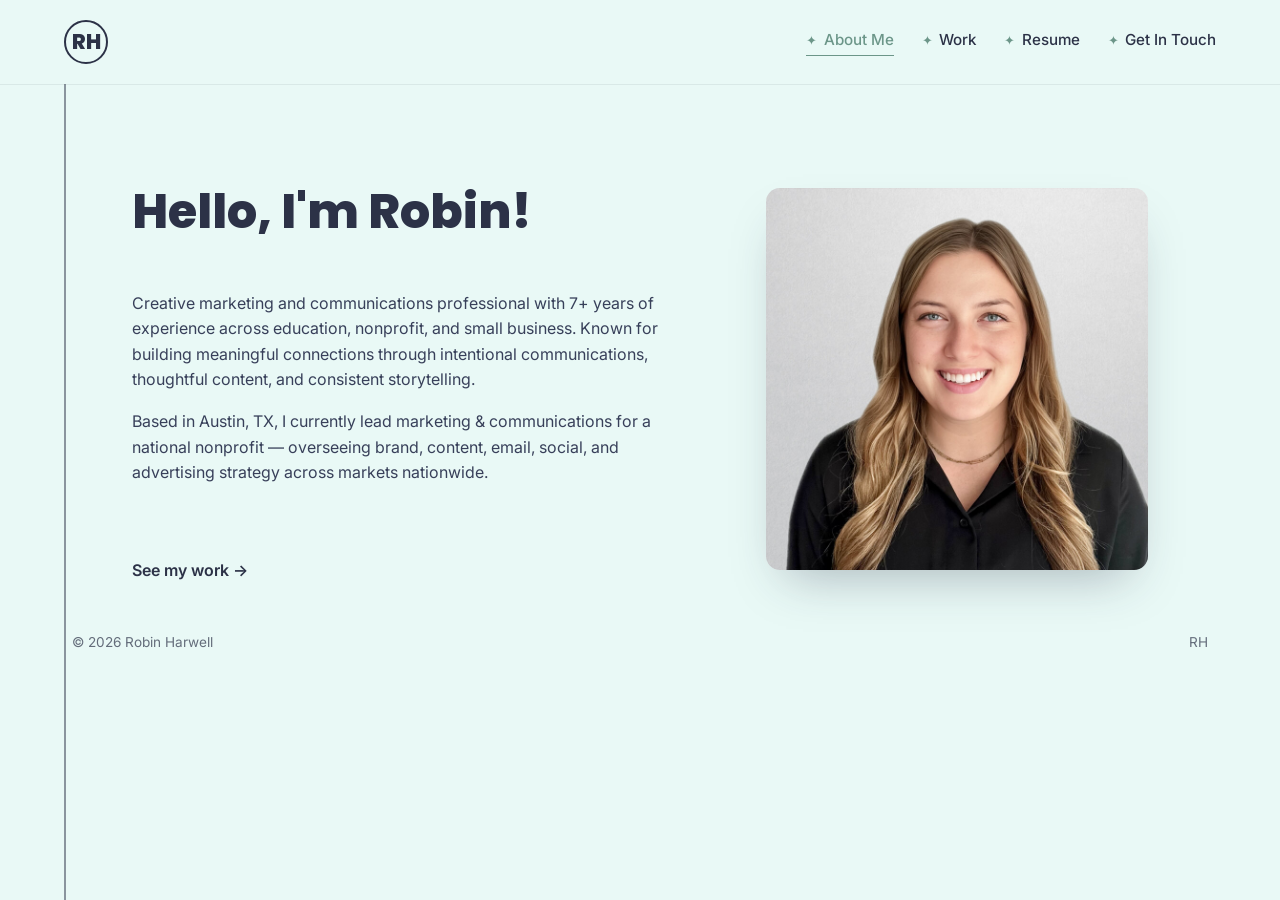
==== about.html @ c7a7369e "Split single-page site into five dedicated pages Break the one-page scrolling layout into index.html" ====
<!DOCTYPE html>
<!-- ABOUT PAGE — see index.html for notes on this site's page structure. -->
<html lang="en">
<head>
<meta charset="UTF-8">
<meta name="viewport" content="width=device-width, initial-scale=1.0">
<title>About — Robin Harwell</title>
<meta name="description" content="About Robin Harwell, a creative marketing and communications professional based in Austin, TX.">
<link rel="icon" href="data:image/svg+xml,<svg xmlns=%22http://www.w3.org/2000/svg%22 viewBox=%220 0 100 100%22><text y=%22.9em%22 font-size=%2290%22>✦</text></svg>">
<link rel="preconnect" href="https://fonts.googleapis.com">
<link rel="preconnect" href="https://fonts.gstatic.com" crossorigin>
<link href="https://fonts.googleapis.com/css2?family=Poppins:wght@600;700;800&family=Inter:wght@400;500;600&display=swap" rel="stylesheet">
<link rel="stylesheet" href="styles.css">
</head>
<body>

<div class="rail" aria-hidden="true"></div>

<header class="site-header">
  <a class="brand" href="index.html">RH</a>
  <button class="nav-toggle" id="navToggle" aria-label="Toggle navigation" aria-expanded="false">
    <span></span><span></span><span></span>
  </button>
  <nav class="site-nav" id="siteNav">
    <a href="about.html"><span class="star">✦</span>About Me</a>
    <a href="work.html"><span class="star">✦</span>Work</a>
    <a href="resume.html"><span class="star">✦</span>Resume</a>
    <a href="contact.html"><span class="star">✦</span>Get In Touch</a>
  </nav>
</header>

<main>

  <!-- ======================= ABOUT ======================= -->
  <!-- EDIT HERE: your bio text and photo -->
  <section class="section about">
    <div class="about-grid">
      <div class="about-copy">
        <h2>Hello, I'm Robin!</h2>
        <p>Creative marketing and communications professional with 7+ years of experience across education, nonprofit, and small business. Known for building meaningful connections through intentional communications, thoughtful content, and consistent storytelling.</p>
        <p>Based in Austin, TX, I currently lead marketing &amp; communications for a national nonprofit — overseeing brand, content, email, social, and advertising strategy across markets nationwide.</p>
        <a class="page-next" href="work.html">See my work →</a>
      </div>
      <div class="about-photo">
        <!-- To swap your photo: replace assets/img/headshot.jpg with a new
             image of the same filename, or upload a new file and change
             the "src" below to match its filename. -->
        <img src="assets/img/headshot.jpg" alt="Portrait of Robin Harwell" width="800" height="800" loading="lazy">
      </div>
    </div>
  </section>

</main>

<footer class="site-footer">
  <span>© <span id="year"></span> Robin Harwell</span>
  <a href="index.html">RH</a>
</footer>

<script src="script.js"></script>
</body>
</html>
---- styles.css ----
/* ==========================================================
   COLORS — change a value here to re-theme the whole site.
   ========================================================== */
:root {
  --bg: #e9f9f6;        /* page background (mint) */
  --bg-alt: #ddf3ef;    /* unused accent background */
  --navy: #2c3247;      /* headings, buttons, dark text */
  --sage: #86ac9f;      /* accent green (name highlight, "Touch") */
  --sage-dark: #6c9689; /* accent green, hover states, stars */
  --ink: #38405a;       /* body text */
  --line: #2c3247;      /* the vertical rail line */
  --white: #ffffff;
  --radius: 14px;
  --max: 1160px;        /* max content width */
  --font-head: 'Poppins', sans-serif;
  --font-body: 'Inter', sans-serif;
}

* { box-sizing: border-box; }

html { scroll-behavior: smooth; }

body {
  margin: 0;
  background: var(--bg);
  color: var(--ink);
  font-family: var(--font-body);
  line-height: 1.6;
  -webkit-font-smoothing: antialiased;
}

/* height: auto is required here — without it, the width/height
   attributes on <img> tags (added so the browser can reserve layout
   space before an image loads) get applied as literal fixed pixel
   sizes instead of scaling with the image's width. */
img { max-width: 100%; height: auto; display: block; }

a { color: inherit; text-decoration: none; }

.star { color: var(--sage-dark); margin-right: .5em; font-size: .85em; }

/* Rail */
.rail {
  position: fixed;
  top: 0;
  bottom: 0;
  left: clamp(16px, 5vw, 64px);
  width: 2px;
  background: var(--navy);
  opacity: .5;
  z-index: 1;
}

/* Header / Nav */
/* Solid background (not translucent) so content scrolling underneath
   never shows through — translucent + blur is unreliable on mobile
   browsers and looked like a visual glitch. */
.site-header {
  position: sticky;
  top: 0;
  z-index: 50;
  display: flex;
  align-items: center;
  justify-content: space-between;
  padding: 20px clamp(16px, 5vw, 64px);
  background: var(--bg);
  box-shadow: 0 1px 0 rgba(44, 50, 71, .08);
}

.brand {
  font-family: var(--font-head);
  font-weight: 800;
  font-size: 1.3rem;
  color: var(--navy);
  border: 2px solid var(--navy);
  border-radius: 50%;
  width: 44px;
  height: 44px;
  display: flex;
  align-items: center;
  justify-content: center;
}

.site-nav {
  display: flex;
  gap: 28px;
  font-weight: 500;
  font-size: .95rem;
}

.site-nav a {
  color: var(--navy);
  border-bottom: 1px solid transparent;
  padding-bottom: 2px;
  transition: border-color .2s, color .2s;
  white-space: nowrap;
}

.site-nav a:hover,
.site-nav a.active {
  border-color: var(--sage-dark);
  color: var(--sage-dark);
}

.nav-toggle {
  display: none;
  flex-direction: column;
  justify-content: center;
  gap: 5px;
  width: 40px;
  height: 40px;
  background: none;
  border: none;
  cursor: pointer;
}

.nav-toggle span {
  display: block;
  height: 2px;
  width: 100%;
  background: var(--navy);
}

/* Sections */
.section {
  max-width: var(--max);
  margin: 0 auto;
  padding: 90px clamp(20px, 6vw, 72px) 20px;
  position: relative;
  z-index: 2;
}

.section-title {
  font-family: var(--font-head);
  font-weight: 800;
  font-size: clamp(2rem, 4vw, 2.6rem);
  color: var(--navy);
  margin-bottom: 8px;
}

.section-sub {
  color: var(--ink);
  opacity: .8;
  max-width: 640px;
  margin-bottom: 48px;
}

/* A title + action (e.g. a "Download PDF" button) side by side on one row. */
.section-headrow {
  display: flex;
  justify-content: space-between;
  align-items: center;
  gap: 24px;
  flex-wrap: wrap;
  margin-bottom: 8px;
}
.section-headrow .section-title { margin-bottom: 0; }

/* A "Next: ... →" link at the bottom of a page, pointing to the next
   page in the site's About → Work → Resume → Contact flow. */
.page-next {
  display: inline-block;
  margin-top: 56px;
  font-weight: 600;
  color: var(--navy);
  border-bottom: 1px solid transparent;
  transition: color .2s, border-color .2s;
}
.page-next:hover { color: var(--sage-dark); border-color: var(--sage-dark); }

/* Home page: link cards to the other pages */
.link-card-grid {
  display: grid;
  grid-template-columns: 1fr 1fr;
  gap: 24px;
}

.link-card {
  display: flex;
  flex-direction: column;
  gap: 8px;
  padding: 28px;
  background: var(--white);
  border: 1px solid rgba(44, 50, 71, .12);
  border-radius: var(--radius);
  transition: transform .2s, box-shadow .2s;
}
.link-card:hover {
  transform: translateY(-4px);
  box-shadow: 0 20px 40px -24px rgba(44, 50, 71, .35);
}

.link-card-title {
  font-family: var(--font-head);
  font-weight: 700;
  color: var(--navy);
  font-size: 1.2rem;
}

.link-card-desc {
  color: var(--ink);
  opacity: .8;
  font-size: .95rem;
}

.link-card-arrow {
  color: var(--sage-dark);
  font-weight: 600;
  margin-top: 8px;
}

/* Hero */
.hero {
  min-height: 88vh;
  display: flex;
  align-items: center;
  padding-top: 40px;
}

.hero-name {
  font-family: var(--font-head);
  font-weight: 800;
  line-height: .98;
  margin: 0 0 20px;
  font-size: clamp(3rem, 9vw, 6.5rem);
}

.hero-name .line { display: block; }
.line.dark { color: var(--navy); }
.line.accent { color: var(--sage); }

.hero-tag {
  font-size: clamp(1.1rem, 2vw, 1.4rem);
  color: var(--ink);
  margin-bottom: 32px;
}

.hero-cta { display: flex; gap: 16px; flex-wrap: wrap; }

.btn {
  display: inline-block;
  padding: 14px 28px;
  border-radius: 999px;
  font-weight: 600;
  font-size: .95rem;
  transition: transform .2s, background .2s, color .2s;
}

.btn-primary {
  background: var(--navy);
  color: var(--white);
}
.btn-primary:hover { background: var(--sage-dark); transform: translateY(-2px); }

.btn-ghost {
  border: 2px solid var(--navy);
  color: var(--navy);
}
.btn-ghost:hover { background: var(--navy); color: var(--white); transform: translateY(-2px); }

/* About */
.about-grid {
  display: grid;
  grid-template-columns: 1.2fr .8fr;
  gap: 60px;
  align-items: center;
}

.about-copy h2 {
  font-family: var(--font-head);
  font-weight: 800;
  color: var(--navy);
  font-size: clamp(2.2rem, 4vw, 3rem);
  margin-top: 0;
}

.about-copy p { max-width: 560px; }

.about-photo img {
  border-radius: var(--radius);
  aspect-ratio: 1 / 1;
  object-fit: cover;
  box-shadow: 0 24px 48px -20px rgba(44, 50, 71, .35);
}

/* Work / Projects */
.project {
  display: grid;
  grid-template-columns: 1fr 1fr;
  gap: 56px;
  align-items: center;
  margin-bottom: 72px;
}

/* A divider line between projects (not above the first one). Targets
   any project that follows another, so it keeps working automatically
   if a project is added, removed, or reordered. */
.project + .project {
  padding-top: 56px;
  border-top: 1px solid rgba(44, 50, 71, .18);
}

.project-eyebrow {
  display: inline-block;
  font-weight: 600;
  color: var(--sage-dark);
  letter-spacing: .08em;
  text-transform: uppercase;
  font-size: .75rem;
  margin-bottom: 10px;
}

.project-copy h3 {
  font-family: var(--font-head);
  font-weight: 700;
  color: var(--navy);
  font-size: clamp(1.6rem, 3vw, 2.2rem);
  margin: 0 0 14px;
}

.project-copy p { max-width: 480px; }

.stat-list {
  list-style: none;
  padding: 0;
  margin: 20px 0 0;
  display: flex;
  flex-direction: column;
  gap: 8px;
  font-weight: 500;
  color: var(--navy);
}

/* Project images: deliberately simple so ANY photo or screenshot you
   drop in — any size, any shape — looks right without extra tweaking. */
.project-media {
  display: flex;
  justify-content: center;
  align-items: center;
}

.project-media img {
  width: 100%;
  max-width: 480px;
  border-radius: var(--radius);
  box-shadow: 0 24px 48px -20px rgba(44, 50, 71, .35);
}

/* Use on a project-media that holds a tall/narrow image (e.g. a phone
   screenshot) so it doesn't stretch too wide. */
.project-media--narrow img { max-width: 260px; }

/* Use on a project-media with two images to show them side by side. */
.project-media--pair {
  display: grid;
  grid-template-columns: 1fr 1fr;
  gap: 20px;
  max-width: 560px;
  width: 100%;
}
.project-media--pair img { max-width: 100%; }

/* Use on a project-media that stacks one big image above a
   project-media--pair of two smaller ones. */
.project-media--stack {
  flex-direction: column;
  gap: 20px;
  max-width: 560px;
  width: 100%;
}
.project-media--stack > img { max-width: 100%; }

/* Experience */
.timeline { display: flex; flex-direction: column; gap: 44px; }

.timeline-item {
  display: grid;
  grid-template-columns: 180px 1fr;
  gap: 32px;
}

.timeline-date {
  font-weight: 600;
  color: var(--sage-dark);
  font-size: .95rem;
  padding-top: 4px;
}

.timeline-body h3 {
  font-family: var(--font-head);
  font-weight: 700;
  color: var(--navy);
  margin: 0 0 2px;
  font-size: 1.3rem;
}

.timeline-org {
  font-weight: 500;
  color: var(--ink);
  margin: 0 0 14px;
  opacity: .8;
}

.timeline-body ul {
  margin: 0;
  padding-left: 20px;
  display: flex;
  flex-direction: column;
  gap: 8px;
}

.subsection {
  margin-top: 60px;
  padding-top: 32px;
  border-top: 1px solid rgba(44, 50, 71, .2);
}

.subsection h3 {
  font-family: var(--font-head);
  color: var(--navy);
  margin-bottom: 8px;
}

/* Skills */
.skill-chips {
  list-style: none;
  padding: 0;
  margin: 0;
  display: flex;
  flex-wrap: wrap;
  gap: 12px;
}

.skill-chips li {
  background: var(--white);
  border: 1px solid rgba(44, 50, 71, .15);
  color: var(--navy);
  padding: 10px 20px;
  border-radius: 999px;
  font-weight: 500;
  font-size: .95rem;
}

/* Contact */
.contact { padding-bottom: 140px; }

/* Home page's last section needs its own bottom padding since there's
   nothing else below it before the footer. */
.home-links { padding-bottom: 120px; }

.contact-title { margin-bottom: 50px; }

.contact-grid {
  display: grid;
  grid-template-columns: 1fr 1fr;
  gap: 24px 60px;
  max-width: 640px;
}

.contact-item {
  font-size: 1.15rem;
  font-weight: 500;
  color: var(--navy);
  border-bottom: 1px solid transparent;
  width: fit-content;
  transition: color .2s, border-color .2s;
}

.contact-item:hover { color: var(--sage-dark); border-color: var(--sage-dark); }

/* Footer */
.site-footer {
  display: flex;
  justify-content: space-between;
  align-items: center;
  padding: 28px clamp(20px, 6vw, 72px) 40px;
  color: var(--navy);
  opacity: .7;
  font-size: .85rem;
  position: relative;
  z-index: 2;
}

/* ==========================================================
   RESPONSIVE — tablet and phone layouts.
   ========================================================== */

/* Tablet: two-column layouts collapse to one column, nav still visible. */
@media (max-width: 900px) {
  .site-nav { gap: 18px; font-size: .9rem; }
  .section { padding-top: 72px; }

  .about-grid { grid-template-columns: 1fr; }
  .about-photo { order: -1; max-width: 320px; margin: 0 auto; }

  .project {
    grid-template-columns: 1fr;
    gap: 28px;
    margin-bottom: 48px;
  }
  .project + .project { padding-top: 40px; }
  .project-media img,
  .project-media--narrow img { max-width: 420px; margin: 0 auto; }
  .project-media--pair,
  .project-media--stack { max-width: 480px; margin: 0 auto; }

  .timeline-item { grid-template-columns: 1fr; gap: 6px; }

  .contact-grid { grid-template-columns: 1fr; }
  .link-card-grid { grid-template-columns: 1fr; }
}

/* Phone: stacked nav menu behind a hamburger button. */
@media (max-width: 720px) {
  .site-header { padding: 16px 20px; }

  .site-nav {
    position: fixed;
    top: 76px;
    left: 0;
    right: 0;
    background: var(--bg);
    flex-direction: column;
    gap: 0;
    padding: 12px 20px 24px;
    transform: translateY(-120%);
    opacity: 0;
    transition: transform .25s ease, opacity .25s ease;
    border-bottom: 1px solid rgba(44, 50, 71, .12);
  }
  .site-nav.open { transform: translateY(0); opacity: 1; }
  .site-nav a { padding: 14px 0; border-bottom: 1px solid rgba(44, 50, 71, .08); font-size: 1rem; }
  .nav-toggle { display: flex; }

  .rail { left: 12px; }

  .section { padding: 56px 20px 8px; }
  .hero { min-height: auto; padding-top: 48px; padding-bottom: 48px; }
  .hero-cta { flex-direction: column; align-items: stretch; }
  .hero-cta .btn { text-align: center; }

  .project-media img,
  .project-media--narrow img { max-width: 100%; }
  .project-media--pair { grid-template-columns: 1fr; max-width: 320px; }
  .project-media--stack { max-width: 320px; }

  .contact { padding-bottom: 90px; }
  .home-links { padding-bottom: 80px; }

  .site-footer { flex-direction: column; gap: 8px; text-align: center; padding: 24px 20px 32px; }
}

/* Very small phones: tighten type scale a touch more. */
@media (max-width: 380px) {
  .hero-name { font-size: clamp(2.6rem, 14vw, 3.4rem); }
  .section-title { font-size: 1.7rem; }
}
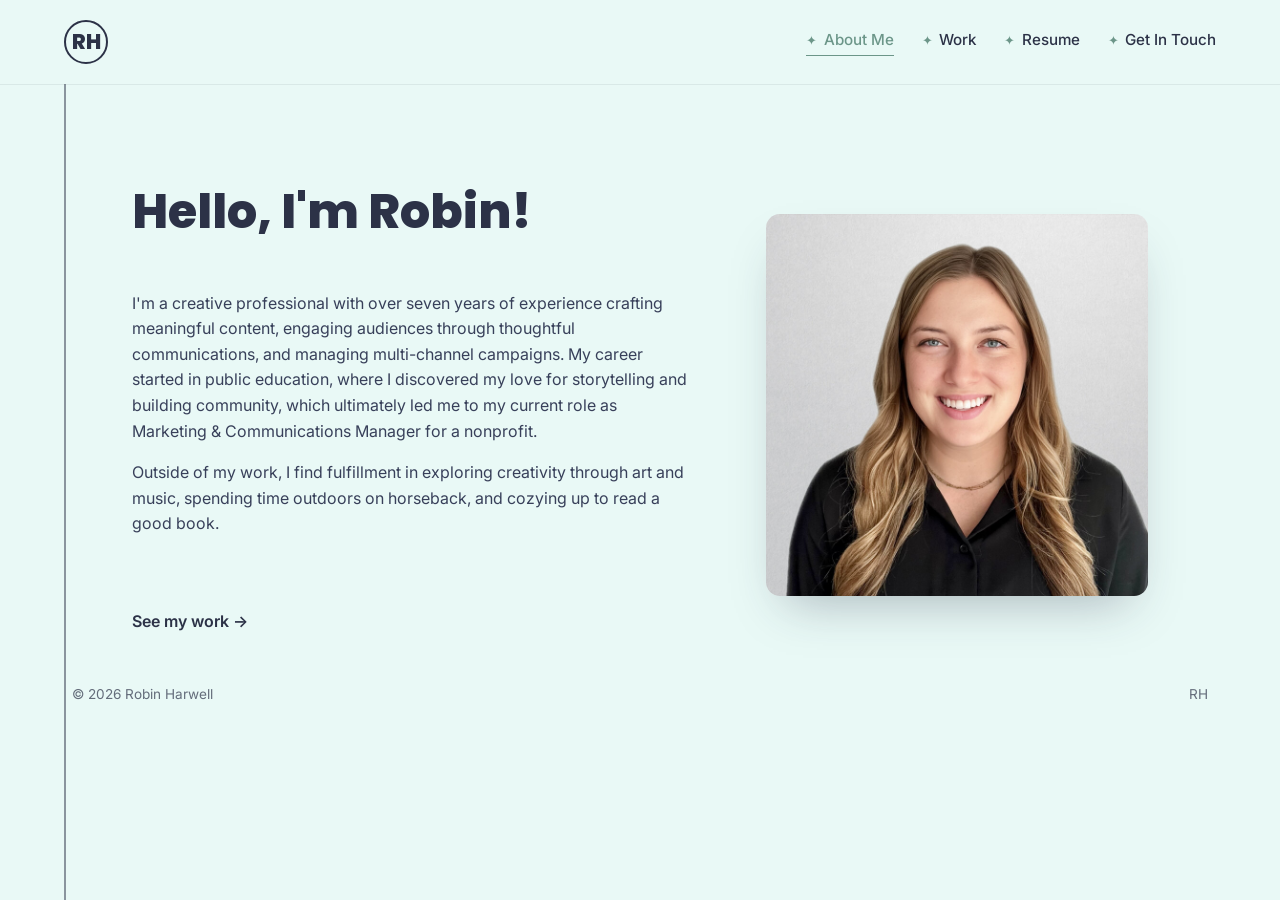
==== commit b476a868: "Update site content from latest resume Pull the latest resume content (via the shared Canva design) " ====
--- a/about.html
+++ b/about.html
@@ -37,8 +37,8 @@
     <div class="about-grid">
       <div class="about-copy">
         <h2>Hello, I'm Robin!</h2>
-        <p>Creative marketing and communications professional with 7+ years of experience across education, nonprofit, and small business. Known for building meaningful connections through intentional communications, thoughtful content, and consistent storytelling.</p>
-        <p>Based in Austin, TX, I currently lead marketing &amp; communications for a national nonprofit — overseeing brand, content, email, social, and advertising strategy across markets nationwide.</p>
+        <p>I'm a creative professional with over seven years of experience crafting meaningful content, engaging audiences through thoughtful communications, and managing multi-channel campaigns. My career started in public education, where I discovered my love for storytelling and building community, which ultimately led me to my current role as Marketing &amp; Communications Manager for a nonprofit.</p>
+        <p>Outside of my work, I find fulfillment in exploring creativity through art and music, spending time outdoors on horseback, and cozying up to read a good book.</p>
         <a class="page-next" href="work.html">See my work →</a>
       </div>
       <div class="about-photo">
--- a/styles.css
+++ b/styles.css
@@ -415,11 +415,18 @@
   border-top: 1px solid rgba(44, 50, 71, .2);
 }
 
-.subsection h3 {
+/* Direct-child selector — a subsection can now contain a nested .timeline
+   (e.g. "Additional Experience"), and this must only style the subsection's
+   own heading, not the job-title headings inside that nested timeline. */
+.subsection > h3 {
   font-family: var(--font-head);
   color: var(--navy);
   margin-bottom: 8px;
 }
+
+/* A nested timeline inside a subsection (e.g. "Additional Experience")
+   needs space below its own heading before the first job. */
+.subsection .timeline { margin-top: 24px; }
 
 /* Skills */
 .skill-chips {
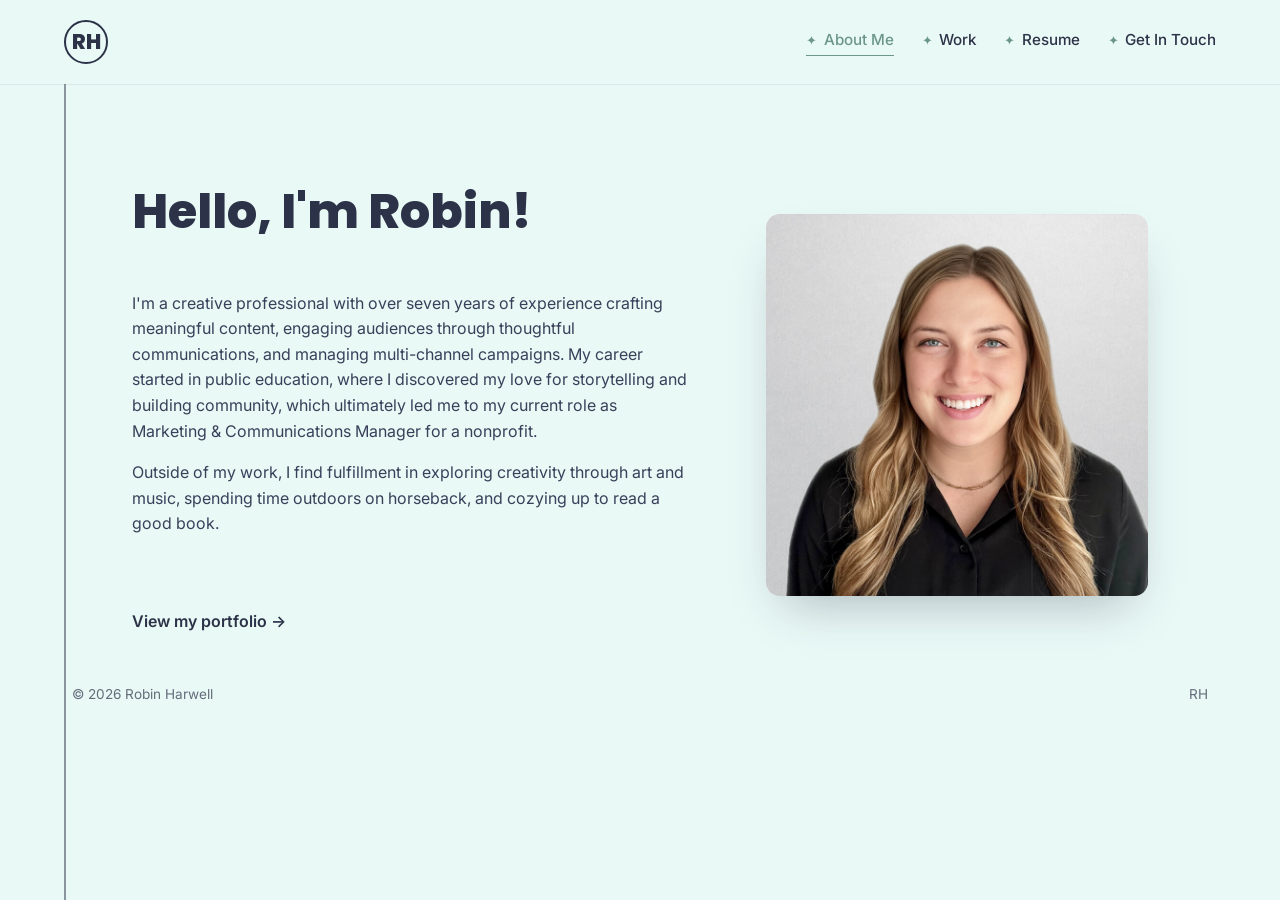
==== commit 12687f81: "Rename "View My Work"/"See my work" to "View My Portfolio" Updates the Home hero button and the Abou" ====
--- a/about.html
+++ b/about.html
@@ -39,7 +39,7 @@
         <h2>Hello, I'm Robin!</h2>
         <p>I'm a creative professional with over seven years of experience crafting meaningful content, engaging audiences through thoughtful communications, and managing multi-channel campaigns. My career started in public education, where I discovered my love for storytelling and building community, which ultimately led me to my current role as Marketing &amp; Communications Manager for a nonprofit.</p>
         <p>Outside of my work, I find fulfillment in exploring creativity through art and music, spending time outdoors on horseback, and cozying up to read a good book.</p>
-        <a class="page-next" href="work.html">See my work →</a>
+        <a class="page-next" href="work.html">View my portfolio →</a>
       </div>
       <div class="about-photo">
         <!-- To swap your photo: replace assets/img/headshot.jpg with a new
--- a/styles.css
+++ b/styles.css
@@ -168,45 +168,18 @@
 }
 .page-next:hover { color: var(--sage-dark); border-color: var(--sage-dark); }
 
-/* Home page: link cards to the other pages */
+/* Home page: button-style links to the other pages (same look as the
+   hero's "View My Portfolio" / "Download Resume" buttons). */
 .link-card-grid {
   display: grid;
   grid-template-columns: 1fr 1fr;
-  gap: 24px;
-}
-
-.link-card {
-  display: flex;
-  flex-direction: column;
-  gap: 8px;
-  padding: 28px;
-  background: var(--white);
-  border: 1px solid rgba(44, 50, 71, .12);
-  border-radius: var(--radius);
-  transition: transform .2s, box-shadow .2s;
-}
-.link-card:hover {
-  transform: translateY(-4px);
-  box-shadow: 0 20px 40px -24px rgba(44, 50, 71, .35);
-}
-
-.link-card-title {
-  font-family: var(--font-head);
-  font-weight: 700;
-  color: var(--navy);
-  font-size: 1.2rem;
-}
-
-.link-card-desc {
-  color: var(--ink);
-  opacity: .8;
-  font-size: .95rem;
-}
-
-.link-card-arrow {
-  color: var(--sage-dark);
-  font-weight: 600;
-  margin-top: 8px;
+  gap: 20px;
+}
+
+.link-btn {
+  text-align: center;
+  padding: 20px 28px;
+  font-size: 1.05rem;
 }
 
 /* Hero */
@@ -284,6 +257,10 @@
 }
 
 /* Work / Projects */
+/* This page has no .section-sub subtitle under the heading, so give the
+   title its own breathing room before the first project. */
+.work .section-title { margin-bottom: 48px; }
+
 .project {
   display: grid;
   grid-template-columns: 1fr 1fr;
@@ -429,6 +406,20 @@
 .subsection .timeline { margin-top: 24px; }
 
 /* Skills */
+/* Each labeled group of skill chips (e.g. "Content & Creative"). */
+.skill-group { margin-top: 24px; }
+.skill-group:first-of-type { margin-top: 20px; }
+
+.skill-group-title {
+  font-family: var(--font-head);
+  font-weight: 700;
+  color: var(--sage-dark);
+  text-transform: uppercase;
+  letter-spacing: .06em;
+  font-size: .8rem;
+  margin: 0 0 12px;
+}
+
 .skill-chips {
   list-style: none;
   padding: 0;
